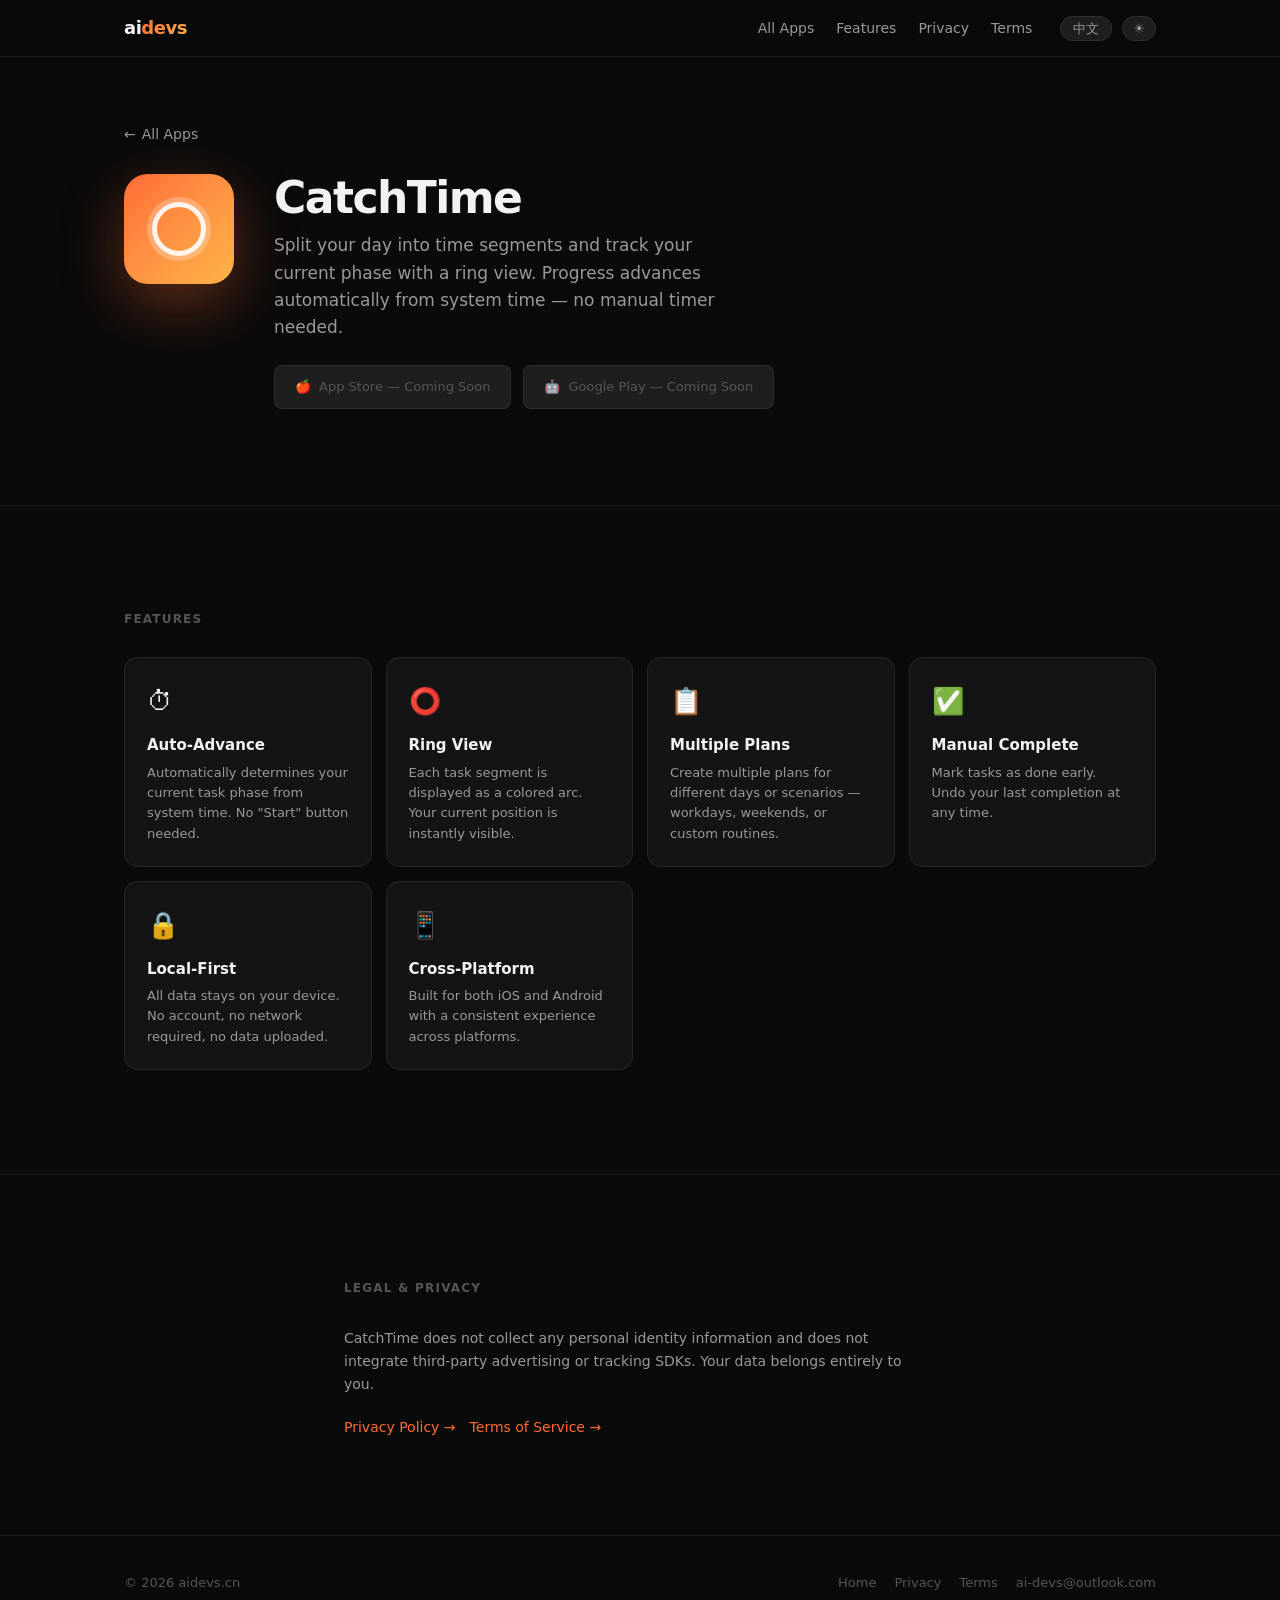
==== catchtime/index.html @ a6d9afc3 "Add CatchTime app page, privacy policy and terms of service" ====
<!DOCTYPE html>
<html lang="zh-CN">
<head>
  <meta charset="UTF-8" />
  <meta name="viewport" content="width=device-width, initial-scale=1.0" />
  <title>CatchTime · 时间环 — aidevs</title>
  <meta name="description" content="CatchTime — 时间分段计划工具。将一天分割成多个任务阶段，以环形视觉直观追踪进度。iOS & Android。" />
  <meta property="og:title" content="CatchTime · 时间环" />
  <meta property="og:description" content="Time-segment planner with ring view. No manual timer. iOS & Android." />
  <meta property="og:url" content="https://aidevs.cn/catchtime/" />
  <meta name="theme-color" content="#0a0a0a" />
  <link rel="icon" href="/img/catchtime-icon.png" type="image/png" />
  <link rel="stylesheet" href="/css/style.css" />
  <script>
    (function(){const t=localStorage.getItem('theme')||'dark';document.documentElement.setAttribute('data-theme',t);})();
  </script>
</head>
<body>

<nav>
  <div class="container nav-inner">
    <a class="nav-logo" href="/">ai<span class="logo-accent">devs</span></a>
    <ul class="nav-links">
      <li><a href="/#apps" class="lang-zh">全部应用</a><a href="/#apps" class="lang-en">All Apps</a></li>
      <li><a href="#features" class="lang-zh">功能</a><a href="#features" class="lang-en">Features</a></li>
      <li><a href="privacy.html" class="lang-zh">隐私政策</a><a href="privacy.html" class="lang-en">Privacy</a></li>
      <li><a href="terms.html" class="lang-zh">用户协议</a><a href="terms.html" class="lang-en">Terms</a></li>
    </ul>
    <div class="nav-actions">
      <button class="btn-lang" id="btnLang" aria-label="Toggle language">EN</button>
      <button class="btn-theme" id="btnTheme" aria-label="Toggle theme">☀</button>
    </div>
  </div>
</nav>

<section class="app-detail-hero">
  <div class="container">
    <a class="back-link" href="/">
      ← <span class="lang-zh">所有应用</span><span class="lang-en">All Apps</span>
    </a>
    <div class="app-detail-inner">
      <div class="app-detail-icon-placeholder" aria-hidden="true"></div>
      <div class="app-detail-text">
        <h1>CatchTime <span class="lang-zh" style="font-weight:400;color:var(--text-2);">· 时间环</span></h1>
        <p class="sub lang-zh">将一天分割成多个任务阶段，以环形视觉直观追踪当前所处阶段。无需手动计时，根据系统时间自动推进。</p>
        <p class="sub lang-en">Split your day into time segments and track your current phase with a ring view. Progress advances automatically from system time — no manual timer needed.</p>
        <div class="app-detail-actions">
          <a class="dl-badge dl-badge-soon" href="#" aria-disabled="true">
            <span>🍎</span>
            <span class="lang-zh">App Store 即将上线</span>
            <span class="lang-en">App Store — Coming Soon</span>
          </a>
          <a class="dl-badge dl-badge-soon" href="#" aria-disabled="true">
            <span>🤖</span>
            <span class="lang-zh">Google Play 即将上线</span>
            <span class="lang-en">Google Play — Coming Soon</span>
          </a>
        </div>
      </div>
    </div>
  </div>
</section>

<hr class="divider">

<section class="section" id="features">
  <div class="container">
    <div class="section-label lang-zh">核心功能</div>
    <div class="section-label lang-en">Features</div>
    <div class="features-grid">
      <div class="feature-card">
        <div class="feature-icon">⏱</div>
        <div class="feature-title lang-zh">自动推进</div>
        <div class="feature-title lang-en">Auto-Advance</div>
        <p class="feature-desc lang-zh">基于系统时间自动判断当前任务阶段，无需按下任何“开始”按鈗。</p>
        <p class="feature-desc lang-en">Automatically determines your current task phase from system time. No "Start" button needed.</p>
      </div>
      <div class="feature-card">
        <div class="feature-icon">⭕</div>
        <div class="feature-title lang-zh">环形视图</div>
        <div class="feature-title lang-en">Ring View</div>
        <p class="feature-desc lang-zh">每个任务分段以彩色弧段呼现，当前进度一目了然。</p>
        <p class="feature-desc lang-en">Each task segment is displayed as a colored arc. Your current position is instantly visible.</p>
      </div>
      <div class="feature-card">
        <div class="feature-icon">📋</div>
        <div class="feature-title lang-zh">多计划管理</div>
        <div class="feature-title lang-en">Multiple Plans</div>
        <p class="feature-desc lang-zh">创建多个计划，适配工作日、周末或不同场景的时间安排。</p>
        <p class="feature-desc lang-en">Create multiple plans for different days or scenarios — workdays, weekends, or custom routines.</p>
      </div>
      <div class="feature-card">
        <div class="feature-icon">✅</div>
        <div class="feature-title lang-zh">手动完成</div>
        <div class="feature-title lang-en">Manual Complete</div>
        <p class="feature-desc lang-zh">提前完成任务时可手动标记，支持撤销上一次完成操作。</p>
        <p class="feature-desc lang-en">Mark tasks as done early. Undo your last completion at any time.</p>
      </div>
      <div class="feature-card">
        <div class="feature-icon">🔒</div>
        <div class="feature-title lang-zh">本地优先</div>
        <div class="feature-title lang-en">Local-First</div>
        <p class="feature-desc lang-zh">所有数据存储在设备本地，无需网络，无账号，无数据上传。</p>
        <p class="feature-desc lang-en">All data stays on your device. No account, no network required, no data uploaded.</p>
      </div>
      <div class="feature-card">
        <div class="feature-icon">📱</div>
        <div class="feature-title lang-zh">跨平台</div>
        <div class="feature-title lang-en">Cross-Platform</div>
        <p class="feature-desc lang-zh">iOS 与 Android 双端同步开发，界面体验保持高度一致。</p>
        <p class="feature-desc lang-en">Built for both iOS and Android with a consistent experience across platforms.</p>
      </div>
    </div>
  </div>
</section>

<hr class="divider">

<section class="section">
  <div class="container" style="max-width:640px;">
    <div class="section-label lang-zh">法律与隐私</div>
    <div class="section-label lang-en">Legal & Privacy</div>
    <p style="font-size:14px;color:var(--text-2);margin-bottom:20px;" class="lang-zh">CatchTime 不收集任何个人身份信息，不集成第三方广告或追踪 SDK。你的数据完全属于你。</p>
    <p style="font-size:14px;color:var(--text-2);margin-bottom:20px;" class="lang-en">CatchTime does not collect any personal identity information and does not integrate third-party advertising or tracking SDKs. Your data belongs entirely to you.</p>
    <div style="display:flex;gap:14px;flex-wrap:wrap;">
      <a href="privacy.html" style="font-size:14px;" class="lang-zh">查看隐私政策 →</a>
      <a href="privacy.html" style="font-size:14px;" class="lang-en">Privacy Policy →</a>
      <a href="terms.html" style="font-size:14px;" class="lang-zh">查看用户协议 →</a>
      <a href="terms.html" style="font-size:14px;" class="lang-en">Terms of Service →</a>
    </div>
  </div>
</section>

<footer>
  <div class="container footer-inner">
    <span class="footer-copy">© 2026 aidevs.cn</span>
    <div class="footer-links">
      <a href="/" class="lang-zh">首页</a>
      <a href="/" class="lang-en">Home</a>
      <a href="privacy.html" class="lang-zh">隐私政策</a>
      <a href="privacy.html" class="lang-en">Privacy</a>
      <a href="terms.html" class="lang-zh">用户协议</a>
      <a href="terms.html" class="lang-en">Terms</a>
      <a href="mailto:ai-devs@outlook.com">ai-devs@outlook.com</a>
    </div>
  </div>
</footer>

<script src="/js/main.js"></script>
</body>
</html>
---- css/style.css ----
/* ── Reset ───────────────────────────────────────────────────────────────────── */
*, *::before, *::after { box-sizing: border-box; margin: 0; padding: 0; }

/* ── Design Tokens ─────────────────────────────────────────────────────────── */
:root {
  --bg:          #0a0a0a;
  --bg-card:     #141414;
  --bg-raised:   #1e1e1e;
  --border:      rgba(255, 255, 255, 0.07);
  --text:        #f2f2f2;
  --text-2:      #999;
  --text-3:      #555;
  --accent:      #ff6b35;
  --accent-alt:  #ffb347;
  --radius-sm:   8px;
  --radius:      14px;
  --radius-lg:   22px;
  --max-w:       1080px;
  color-scheme: dark;
}

[data-theme="light"] {
  --bg:          #f5f5f7;
  --bg-card:     #ffffff;
  --bg-raised:   #e8e8ed;
  --border:      rgba(0, 0, 0, 0.08);
  --text:        #1d1d1f;
  --text-2:      #6e6e73;
  --text-3:      #aeaeb2;
  color-scheme: light;
}

/* ── Base ─────────────────────────────────────────────────────────────────────── */
html { scroll-behavior: smooth; }

body {
  font-family: -apple-system, BlinkMacSystemFont, "Segoe UI", system-ui, sans-serif;
  background: var(--bg);
  color: var(--text);
  line-height: 1.65;
  min-height: 100vh;
  transition: background 0.2s ease, color 0.2s ease;
}

body.lang-en .lang-zh { display: none; }
body.lang-zh .lang-en { display: none; }

a { color: var(--accent); text-decoration: none; }
a:hover { text-decoration: underline; }

img { max-width: 100%; height: auto; display: block; }

.container {
  width: 100%;
  max-width: var(--max-w);
  margin: 0 auto;
  padding: 0 24px;
}

nav {
  position: sticky;
  top: 0;
  z-index: 100;
  background: color-mix(in srgb, var(--bg) 75%, transparent);
  backdrop-filter: saturate(180%) blur(20px);
  -webkit-backdrop-filter: saturate(180%) blur(20px);
  border-bottom: 1px solid var(--border);
}

.nav-inner {
  display: flex;
  align-items: center;
  height: 56px;
  gap: 28px;
}

.nav-logo {
  font-size: 18px;
  font-weight: 700;
  letter-spacing: -0.5px;
  color: var(--text);
  flex: 1;
  white-space: nowrap;
}

.nav-logo .logo-accent {
  background: linear-gradient(135deg, var(--accent), var(--accent-alt));
  -webkit-background-clip: text;
  -webkit-text-fill-color: transparent;
  background-clip: text;
}

.nav-links {
  display: flex;
  gap: 22px;
  list-style: none;
}

.nav-links a {
  font-size: 14px;
  color: var(--text-2);
  transition: color 0.2s;
}

.nav-links a:hover {
  color: var(--text);
  text-decoration: none;
}

.nav-actions {
  display: flex;
  gap: 10px;
  align-items: center;
}

.btn-lang, .btn-theme {
  background: var(--bg-raised);
  border: 1px solid var(--border);
  color: var(--text-2);
  font-size: 13px;
  padding: 5px 12px;
  border-radius: 20px;
  cursor: pointer;
  transition: all 0.2s;
  font-family: inherit;
  line-height: 1;
}

.btn-lang:hover, .btn-theme:hover {
  color: var(--text);
  border-color: var(--text-3);
}

.btn-theme { padding: 5px 10px; }

.hero {
  padding: 96px 0 72px;
  text-align: center;
  position: relative;
  overflow: hidden;
}

.hero::before {
  content: "";
  position: absolute;
  top: -160px;
  left: 50%;
  transform: translateX(-50%);
  width: 600px;
  height: 600px;
  border-radius: 50%;
  border: 1px solid color-mix(in srgb, var(--accent) 15%, transparent);
  pointer-events: none;
}

.hero::after {
  content: "";
  position: absolute;
  top: -100px;
  left: 50%;
  transform: translateX(-50%);
  width: 400px;
  height: 400px;
  border-radius: 50%;
  border: 1px solid color-mix(in srgb, var(--accent) 10%, transparent);
  pointer-events: none;
}

.hero-eyebrow {
  display: inline-block;
  font-size: 12px;
  letter-spacing: 0.1em;
  text-transform: uppercase;
  color: var(--accent);
  margin-bottom: 20px;
  padding: 5px 14px;
  background: color-mix(in srgb, var(--accent) 10%, transparent);
  border-radius: 20px;
  border: 1px solid color-mix(in srgb, var(--accent) 22%, transparent);
}

.hero h1 {
  font-size: clamp(34px, 6vw, 62px);
  font-weight: 700;
  line-height: 1.1;
  letter-spacing: -0.035em;
  margin-bottom: 20px;
}

.hero h1 em {
  font-style: normal;
  background: linear-gradient(135deg, var(--accent), var(--accent-alt));
  -webkit-background-clip: text;
  -webkit-text-fill-color: transparent;
  background-clip: text;
}

.hero-sub {
  font-size: 18px;
  color: var(--text-2);
  max-width: 500px;
  margin: 0 auto;
  line-height: 1.6;
}

.section { padding: 56px 0; }

.section-label {
  font-size: 12px;
  text-transform: uppercase;
  letter-spacing: 0.1em;
  color: var(--text-3);
  margin-bottom: 28px;
  font-weight: 600;
}

.apps-grid {
  display: grid;
  grid-template-columns: repeat(auto-fill, minmax(300px, 1fr));
  gap: 20px;
}

.app-card {
  background: var(--bg-card);
  border: 1px solid var(--border);
  border-radius: var(--radius-lg);
  padding: 28px;
  display: flex;
  flex-direction: column;
  gap: 16px;
  transition: transform 0.2s ease, box-shadow 0.2s ease, border-color 0.2s ease;
  color: inherit;
}

.app-card:hover {
  transform: translateY(-3px);
  box-shadow: 0 16px 48px rgba(0, 0, 0, 0.4);
  border-color: color-mix(in srgb, var(--accent) 35%, var(--border));
  text-decoration: none;
}

.app-card-header {
  display: flex;
  align-items: center;
  gap: 16px;
}

.app-icon {
  width: 64px;
  height: 64px;
  border-radius: 16px;
  object-fit: cover;
  flex-shrink: 0;
}

.app-icon-ring {
  width: 64px;
  height: 64px;
  border-radius: 16px;
  flex-shrink: 0;
  background: linear-gradient(135deg, #ff6b35 0%, #ff8c42 40%, #ffb347 100%);
  display: flex;
  align-items: center;
  justify-content: center;
  position: relative;
  overflow: hidden;
}

.app-icon-ring::after {
  content: "";
  width: 36px;
  height: 36px;
  border-radius: 50%;
  border: 4px solid rgba(255,255,255,0.9);
  box-shadow: 0 0 0 3px rgba(255,255,255,0.3);
}

.app-name { font-size: 18px; font-weight: 700; color: var(--text); }
.app-tagline { font-size: 13px; color: var(--text-2); margin-top: 2px; }
.app-desc { font-size: 14px; color: var(--text-2); line-height: 1.6; }

.app-footer {
  display: flex;
  align-items: center;
  gap: 10px;
  flex-wrap: wrap;
  margin-top: 4px;
}

.pill {
  display: inline-flex;
  align-items: center;
  gap: 5px;
  padding: 5px 12px;
  border-radius: 20px;
  font-size: 12px;
  border: 1px solid var(--border);
  background: var(--bg-raised);
  color: var(--text-2);
}

.app-detail-hero { padding: 64px 0 48px; }

.app-detail-inner {
  display: flex;
  gap: 40px;
  align-items: flex-start;
}

.app-detail-icon {
  width: 110px;
  height: 110px;
  border-radius: 24px;
  object-fit: cover;
  flex-shrink: 0;
  box-shadow: 0 20px 60px rgba(0, 0, 0, 0.45);
}

.app-detail-icon-placeholder {
  width: 110px;
  height: 110px;
  border-radius: 24px;
  flex-shrink: 0;
  background: linear-gradient(135deg, #ff6b35 0%, #ff8c42 40%, #ffb347 100%);
  display: flex;
  align-items: center;
  justify-content: center;
  box-shadow: 0 20px 60px rgba(255, 107, 53, 0.35);
  position: relative;
  overflow: hidden;
}

.app-detail-icon-placeholder::after {
  content: "";
  width: 54px;
  height: 54px;
  border-radius: 50%;
  border: 5px solid rgba(255,255,255,0.9);
  box-shadow: 0 0 0 5px rgba(255,255,255,0.25);
}

.app-detail-text h1 {
  font-size: clamp(28px, 5vw, 44px);
  font-weight: 700;
  letter-spacing: -0.035em;
  line-height: 1.1;
}

.app-detail-text .sub {
  font-size: 17px;
  color: var(--text-2);
  margin-top: 10px;
  max-width: 480px;
  line-height: 1.6;
}

.app-detail-actions {
  margin-top: 24px;
  display: flex;
  gap: 12px;
  flex-wrap: wrap;
}

.dl-badge {
  display: inline-flex;
  align-items: center;
  gap: 8px;
  padding: 10px 20px;
  border-radius: var(--radius-sm);
  font-size: 14px;
  font-weight: 600;
  transition: opacity 0.2s, transform 0.15s;
  text-decoration: none !important;
}

.dl-badge:hover { opacity: 0.85; transform: translateY(-1px); }

.dl-badge-ios { background: #000; color: #fff; border: 1px solid #333; }
[data-theme="light"] .dl-badge-ios { background: #1d1d1f; border-color: #1d1d1f; }
.dl-badge-android { background: #1a73e8; color: #fff; }
.dl-badge-soon {
  background: var(--bg-raised);
  color: var(--text-3);
  border: 1px solid var(--border);
  font-weight: 400;
  font-size: 13px;
  cursor: default;
}
.dl-badge-soon:hover { opacity: 1; transform: none; }

.features-grid {
  display: grid;
  grid-template-columns: repeat(auto-fill, minmax(240px, 1fr));
  gap: 14px;
  margin-top: 28px;
}

.feature-card {
  background: var(--bg-card);
  border: 1px solid var(--border);
  border-radius: var(--radius);
  padding: 22px;
}

.feature-icon { font-size: 26px; margin-bottom: 10px; }
.feature-title { font-size: 15px; font-weight: 600; margin-bottom: 5px; }
.feature-desc { font-size: 13px; color: var(--text-2); line-height: 1.55; }

.policy-wrap {
  max-width: 720px;
  margin: 0 auto;
  padding: 48px 24px 80px;
}

.policy-wrap h1 {
  font-size: 32px;
  font-weight: 700;
  letter-spacing: -0.03em;
  margin-bottom: 6px;
}

.policy-meta {
  font-size: 13px;
  color: var(--text-3);
  margin-bottom: 48px;
  display: flex;
  gap: 16px;
  flex-wrap: wrap;
}

.policy-meta a { color: var(--text-3); }
.policy-meta a:hover { color: var(--text-2); }

.policy-toc {
  background: var(--bg-card);
  border: 1px solid var(--border);
  border-radius: var(--radius);
  padding: 20px 24px;
  margin-bottom: 40px;
}

.policy-toc h2 {
  font-size: 13px;
  text-transform: uppercase;
  letter-spacing: 0.08em;
  color: var(--text-3);
  margin-bottom: 12px;
}

.policy-toc ol {
  padding-left: 18px;
  display: flex;
  flex-direction: column;
  gap: 6px;
}

.policy-toc li a { font-size: 14px; color: var(--text-2); transition: color 0.2s; }
.policy-toc li a:hover { color: var(--accent); text-decoration: none; }

.policy-section { margin-bottom: 44px; }

.policy-section h2 {
  font-size: 20px;
  font-weight: 700;
  margin-bottom: 18px;
  padding-bottom: 12px;
  border-bottom: 1px solid var(--border);
  scroll-margin-top: 72px;
}

.policy-item { margin-bottom: 22px; }

.policy-item h3 {
  font-size: 14px;
  font-weight: 600;
  color: var(--text);
  margin-bottom: 7px;
}

.policy-item p {
  font-size: 14px;
  color: var(--text-2);
  line-height: 1.7;
  white-space: pre-line;
}

.back-link {
  display: inline-flex;
  align-items: center;
  gap: 6px;
  font-size: 14px;
  color: var(--text-2);
  margin-bottom: 28px;
  transition: color 0.2s;
}
.back-link:hover { color: var(--text); text-decoration: none; }

footer {
  border-top: 1px solid var(--border);
  padding: 36px 0;
  margin-top: 40px;
}

.footer-inner {
  display: flex;
  justify-content: space-between;
  align-items: center;
  flex-wrap: wrap;
  gap: 16px;
}

.footer-copy { font-size: 13px; color: var(--text-3); }

.footer-links { display: flex; gap: 18px; flex-wrap: wrap; }

.footer-links a {
  font-size: 13px;
  color: var(--text-3);
  transition: color 0.2s;
}
.footer-links a:hover { color: var(--text-2); text-decoration: none; }

hr.divider {
  border: none;
  border-top: 1px solid var(--border);
  margin: 48px 0;
}

@media (max-width: 640px) {
  .nav-links { display: none; }
  .app-detail-inner { flex-direction: column; gap: 24px; }
  .app-detail-icon,
  .app-detail-icon-placeholder { width: 80px; height: 80px; border-radius: 18px; }
  .app-detail-icon-placeholder::after { width: 38px; height: 38px; border-width: 4px; }
  .footer-inner { flex-direction: column; text-align: center; }
  .footer-links { justify-content: center; }
  .hero { padding: 64px 0 48px; }
  .hero::before, .hero::after { display: none; }
}
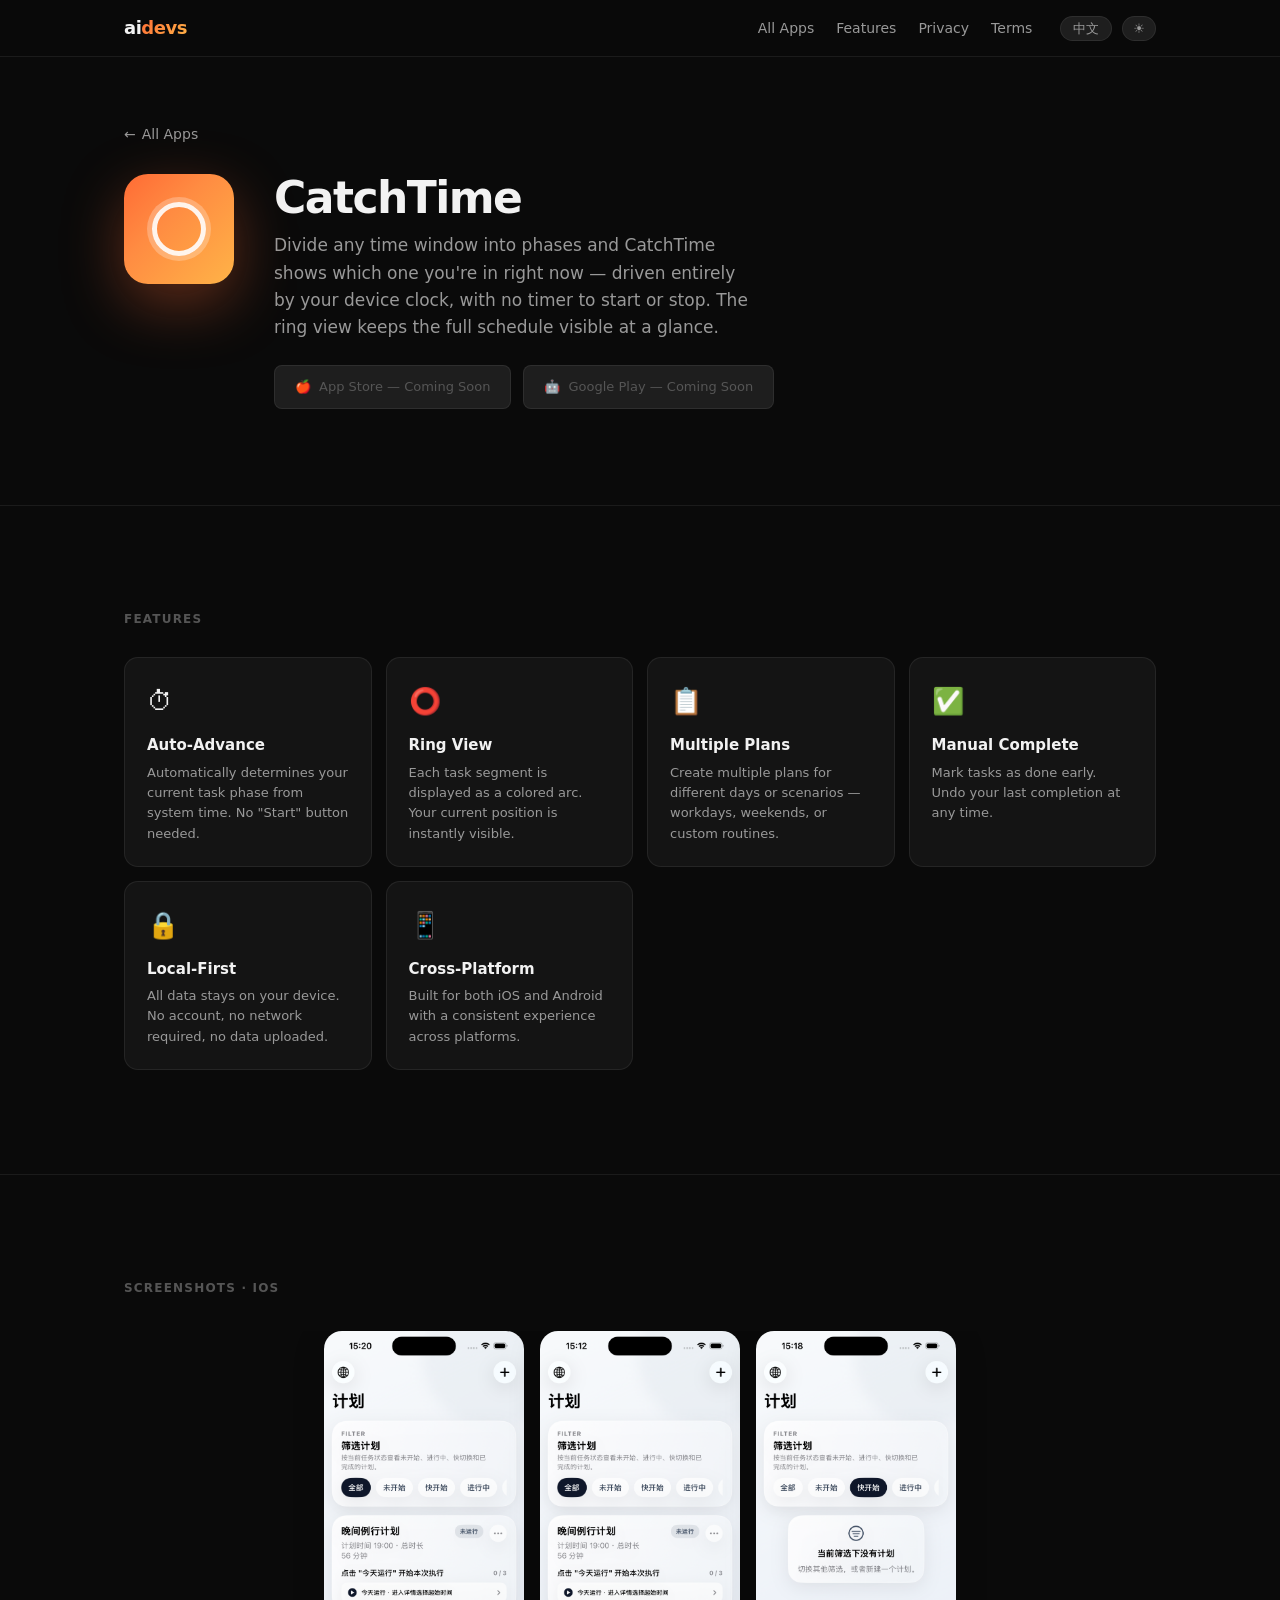
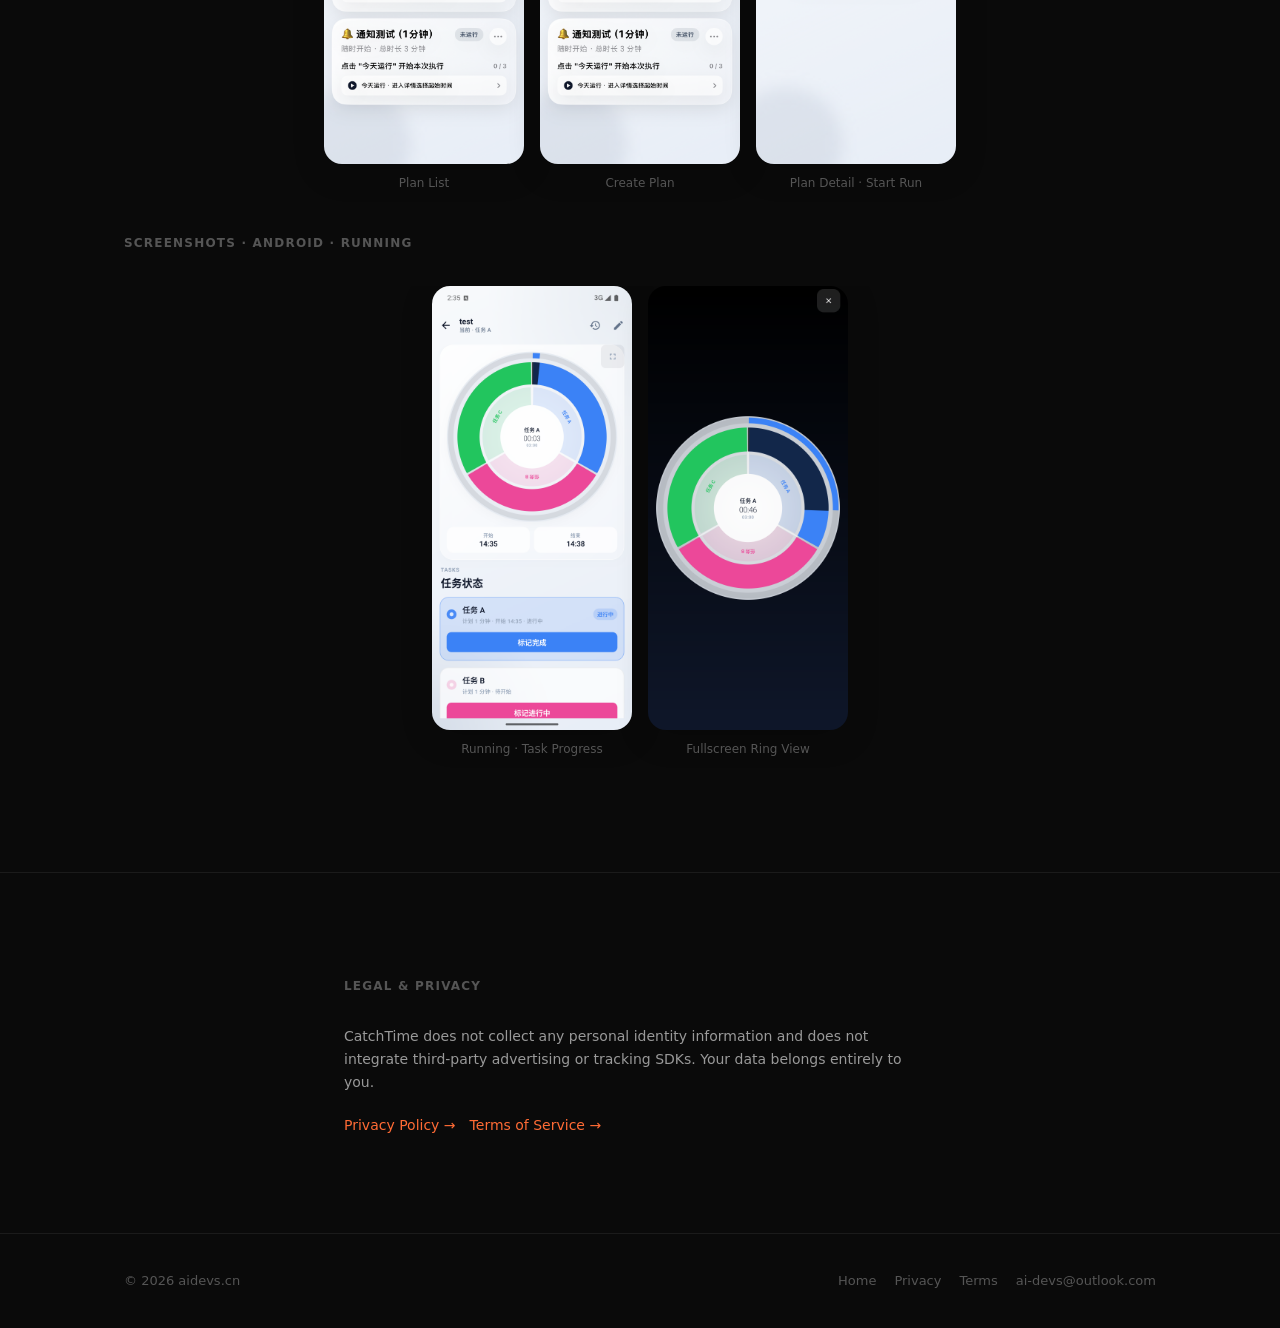
==== commit bea33fc6: "Add app screenshots, update logo, improve app description - Replace website logo with actual app ico" ====
--- a/catchtime/index.html
+++ b/catchtime/index.html
@@ -4,7 +4,7 @@
   <meta charset="UTF-8" />
   <meta name="viewport" content="width=device-width, initial-scale=1.0" />
   <title>CatchTime · 时间环 — aidevs</title>
-  <meta name="description" content="CatchTime — 时间分段计划工具。将一天分割成多个任务阶段，以环形视觉直观追踪进度。iOS & Android。" />
+  <meta name="description" content="CatchTime — 将任意时段划分为阶段计划，依据设备时钟自动标记当前所处阶段，无需启动计时器。环形视图直观呈现整体进度与当前位置。iOS & Android。" />
   <meta property="og:title" content="CatchTime · 时间环" />
   <meta property="og:description" content="Time-segment planner with ring view. No manual timer. iOS & Android." />
   <meta property="og:url" content="https://aidevs.cn/catchtime/" />
@@ -42,8 +42,8 @@
       <div class="app-detail-icon-placeholder" aria-hidden="true"></div>
       <div class="app-detail-text">
         <h1>CatchTime <span class="lang-zh" style="font-weight:400;color:var(--text-2);">· 时间环</span></h1>
-        <p class="sub lang-zh">将一天分割成多个任务阶段，以环形视觉直观追踪当前所处阶段。无需手动计时，根据系统时间自动推进。</p>
-        <p class="sub lang-en">Split your day into time segments and track your current phase with a ring view. Progress advances automatically from system time — no manual timer needed.</p>
+        <p class="sub lang-zh">把一段时间划分成若干阶段，CatchTime 依据当前时钟自动告诉你现在处于哪个阶段——无需启动计时器，无需手动切换。环形视图让你随时看清整体节奏与当前位置。</p>
+        <p class="sub lang-en">Divide any time window into phases and CatchTime shows which one you're in right now — driven entirely by your device clock, with no timer to start or stop. The ring view keeps the full schedule visible at a glance.</p>
         <div class="app-detail-actions">
           <a class="dl-badge dl-badge-soon" href="#" aria-disabled="true">
             <span>🍎</span>
@@ -116,6 +116,50 @@
 
 <hr class="divider">
 
+<section class="section" id="screenshots">
+  <div class="container">
+    <div class="section-label lang-zh">截图预览 · iOS</div>
+    <div class="section-label lang-en">Screenshots · iOS</div>
+    <div class="screenshots-row">
+      <div class="screenshot-item">
+        <img class="lang-zh" src="../img/ios_zh_1_planlist.png" alt="计划列表" loading="lazy" />
+        <img class="lang-en" src="../img/ios_en_1_planlist.png" alt="Plan list" loading="lazy" />
+        <span class="screenshot-caption lang-zh">计划列表</span>
+        <span class="screenshot-caption lang-en">Plan List</span>
+      </div>
+      <div class="screenshot-item">
+        <img class="lang-zh" src="../img/ios_zh_2_newplan.png" alt="新建计划" loading="lazy" />
+        <img class="lang-en" src="../img/ios_en_2_newplan.png" alt="New plan" loading="lazy" />
+        <span class="screenshot-caption lang-zh">新建计划</span>
+        <span class="screenshot-caption lang-en">Create Plan</span>
+      </div>
+      <div class="screenshot-item">
+        <img class="lang-zh" src="../img/ios_zh_3_plandetail_idle.png" alt="计划详情" loading="lazy" />
+        <img class="lang-en" src="../img/ios_en_3_plandetail_idle.png" alt="Plan detail" loading="lazy" />
+        <span class="screenshot-caption lang-zh">计划详情 · 开始运行</span>
+        <span class="screenshot-caption lang-en">Plan Detail · Start Run</span>
+      </div>
+    </div>
+
+    <div class="section-label lang-zh" style="margin-top:32px;">截图预览 · Android · 运行中</div>
+    <div class="section-label lang-en" style="margin-top:32px;">Screenshots · Android · Running</div>
+    <div class="screenshots-row">
+      <div class="screenshot-item">
+        <img src="../img/screenshot_detail.png" alt="Ring detail running" loading="lazy" />
+        <span class="screenshot-caption lang-zh">运行详情 · 任务进度</span>
+        <span class="screenshot-caption lang-en">Running · Task Progress</span>
+      </div>
+      <div class="screenshot-item">
+        <img src="../img/screenshot_ring.png" alt="Fullscreen ring" loading="lazy" />
+        <span class="screenshot-caption lang-zh">全屏环形视图</span>
+        <span class="screenshot-caption lang-en">Fullscreen Ring View</span>
+      </div>
+    </div>
+  </div>
+</section>
+
+<hr class="divider">
+
 <section class="section">
   <div class="container" style="max-width:640px;">
     <div class="section-label lang-zh">法律与隐私</div>
--- a/css/style.css
+++ b/css/style.css
@@ -406,6 +406,42 @@
 .feature-title { font-size: 15px; font-weight: 600; margin-bottom: 5px; }
 .feature-desc { font-size: 13px; color: var(--text-2); line-height: 1.55; }
 
+/* Screenshots gallery */
+.screenshots-row {
+  display: flex;
+  gap: 16px;
+  justify-content: center;
+  margin-top: 32px;
+  overflow-x: auto;
+  padding-bottom: 8px;
+}
+
+.screenshot-item {
+  flex: 0 0 auto;
+  display: flex;
+  flex-direction: column;
+  align-items: center;
+  gap: 10px;
+}
+
+.screenshot-item img {
+  width: 200px;
+  border-radius: 18px;
+  box-shadow: 0 8px 32px rgba(0,0,0,0.18);
+  display: block;
+}
+
+.screenshot-caption {
+  font-size: 12px;
+  color: var(--text-3);
+  text-align: center;
+}
+
+@media (max-width: 600px) {
+  .screenshot-item img { width: 150px; }
+  .screenshots-row { gap: 10px; }
+}
+
 .policy-wrap {
   max-width: 720px;
   margin: 0 auto;
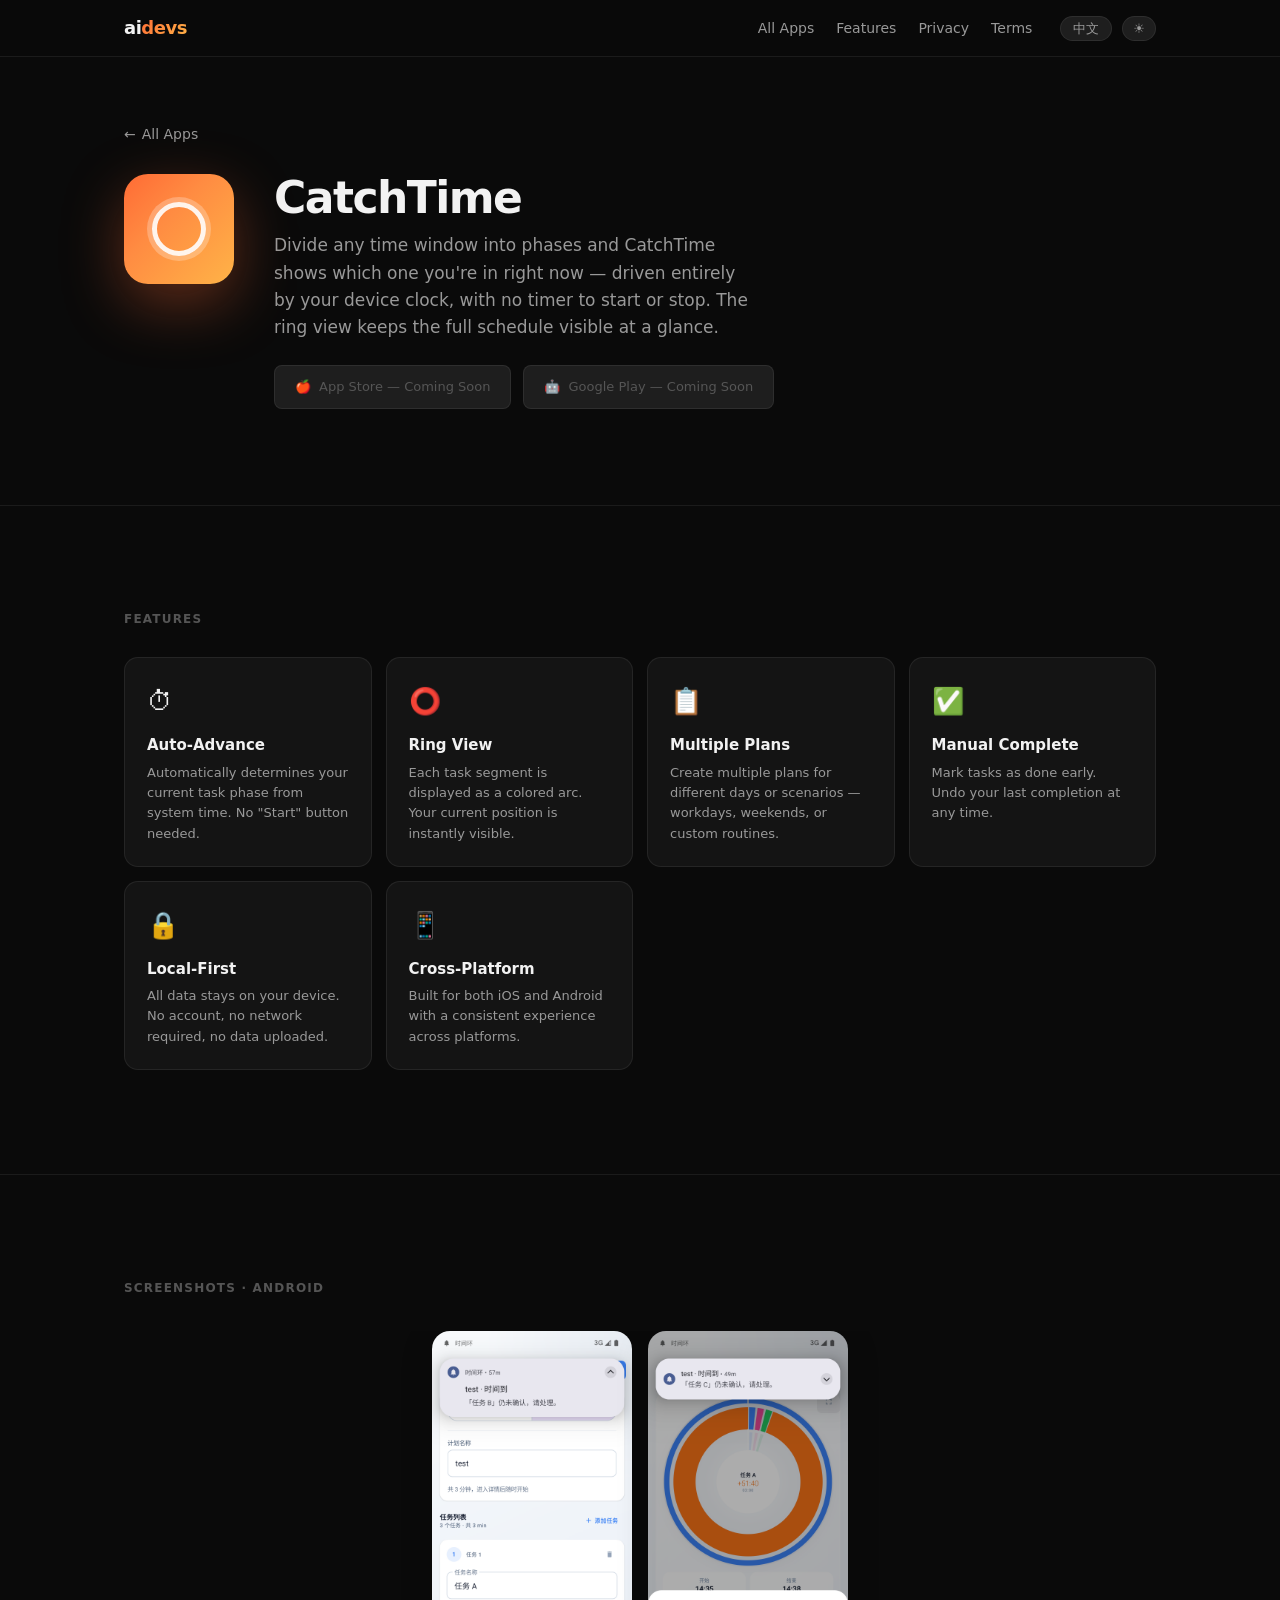
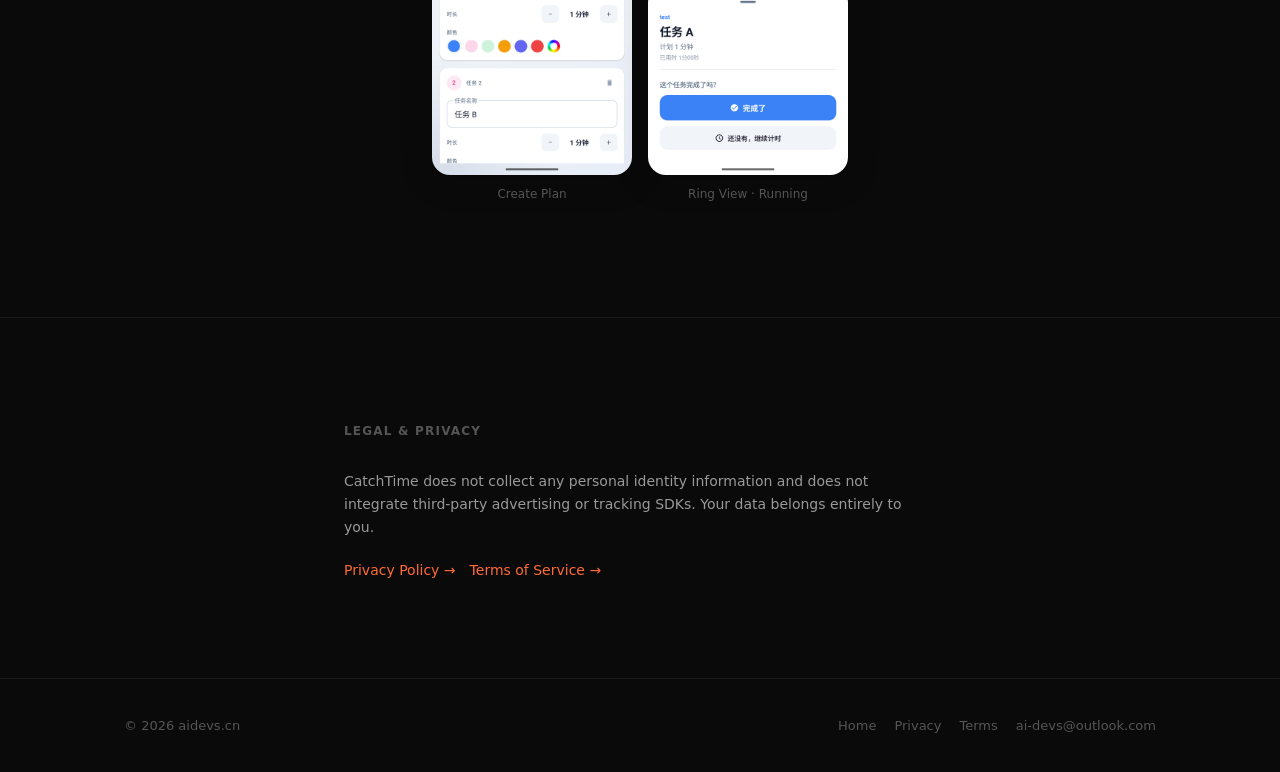
==== commit fb9c90fa: "Replace iOS screenshots with Android screenshots - Remove all iOS screenshots (6 files) - Add Androi" ====
--- a/catchtime/index.html
+++ b/catchtime/index.html
@@ -118,41 +118,18 @@
 
 <section class="section" id="screenshots">
   <div class="container">
-    <div class="section-label lang-zh">截图预览 · iOS</div>
-    <div class="section-label lang-en">Screenshots · iOS</div>
+    <div class="section-label lang-zh">截图预览 · Android</div>
+    <div class="section-label lang-en">Screenshots · Android</div>
     <div class="screenshots-row">
       <div class="screenshot-item">
-        <img class="lang-zh" src="../img/ios_zh_1_planlist.png" alt="计划列表" loading="lazy" />
-        <img class="lang-en" src="../img/ios_en_1_planlist.png" alt="Plan list" loading="lazy" />
-        <span class="screenshot-caption lang-zh">计划列表</span>
-        <span class="screenshot-caption lang-en">Plan List</span>
-      </div>
-      <div class="screenshot-item">
-        <img class="lang-zh" src="../img/ios_zh_2_newplan.png" alt="新建计划" loading="lazy" />
-        <img class="lang-en" src="../img/ios_en_2_newplan.png" alt="New plan" loading="lazy" />
+        <img src="../img/screenshot_newplan.png" alt="新建计划" loading="lazy" />
         <span class="screenshot-caption lang-zh">新建计划</span>
         <span class="screenshot-caption lang-en">Create Plan</span>
       </div>
       <div class="screenshot-item">
-        <img class="lang-zh" src="../img/ios_zh_3_plandetail_idle.png" alt="计划详情" loading="lazy" />
-        <img class="lang-en" src="../img/ios_en_3_plandetail_idle.png" alt="Plan detail" loading="lazy" />
-        <span class="screenshot-caption lang-zh">计划详情 · 开始运行</span>
-        <span class="screenshot-caption lang-en">Plan Detail · Start Run</span>
-      </div>
-    </div>
-
-    <div class="section-label lang-zh" style="margin-top:32px;">截图预览 · Android · 运行中</div>
-    <div class="section-label lang-en" style="margin-top:32px;">Screenshots · Android · Running</div>
-    <div class="screenshots-row">
-      <div class="screenshot-item">
-        <img src="../img/screenshot_detail.png" alt="Ring detail running" loading="lazy" />
-        <span class="screenshot-caption lang-zh">运行详情 · 任务进度</span>
-        <span class="screenshot-caption lang-en">Running · Task Progress</span>
-      </div>
-      <div class="screenshot-item">
-        <img src="../img/screenshot_ring.png" alt="Fullscreen ring" loading="lazy" />
-        <span class="screenshot-caption lang-zh">全屏环形视图</span>
-        <span class="screenshot-caption lang-en">Fullscreen Ring View</span>
+        <img src="../img/screenshot_ring.png" alt="环形视图" loading="lazy" />
+        <span class="screenshot-caption lang-zh">环形视图 · 运行中</span>
+        <span class="screenshot-caption lang-en">Ring View · Running</span>
       </div>
     </div>
   </div>
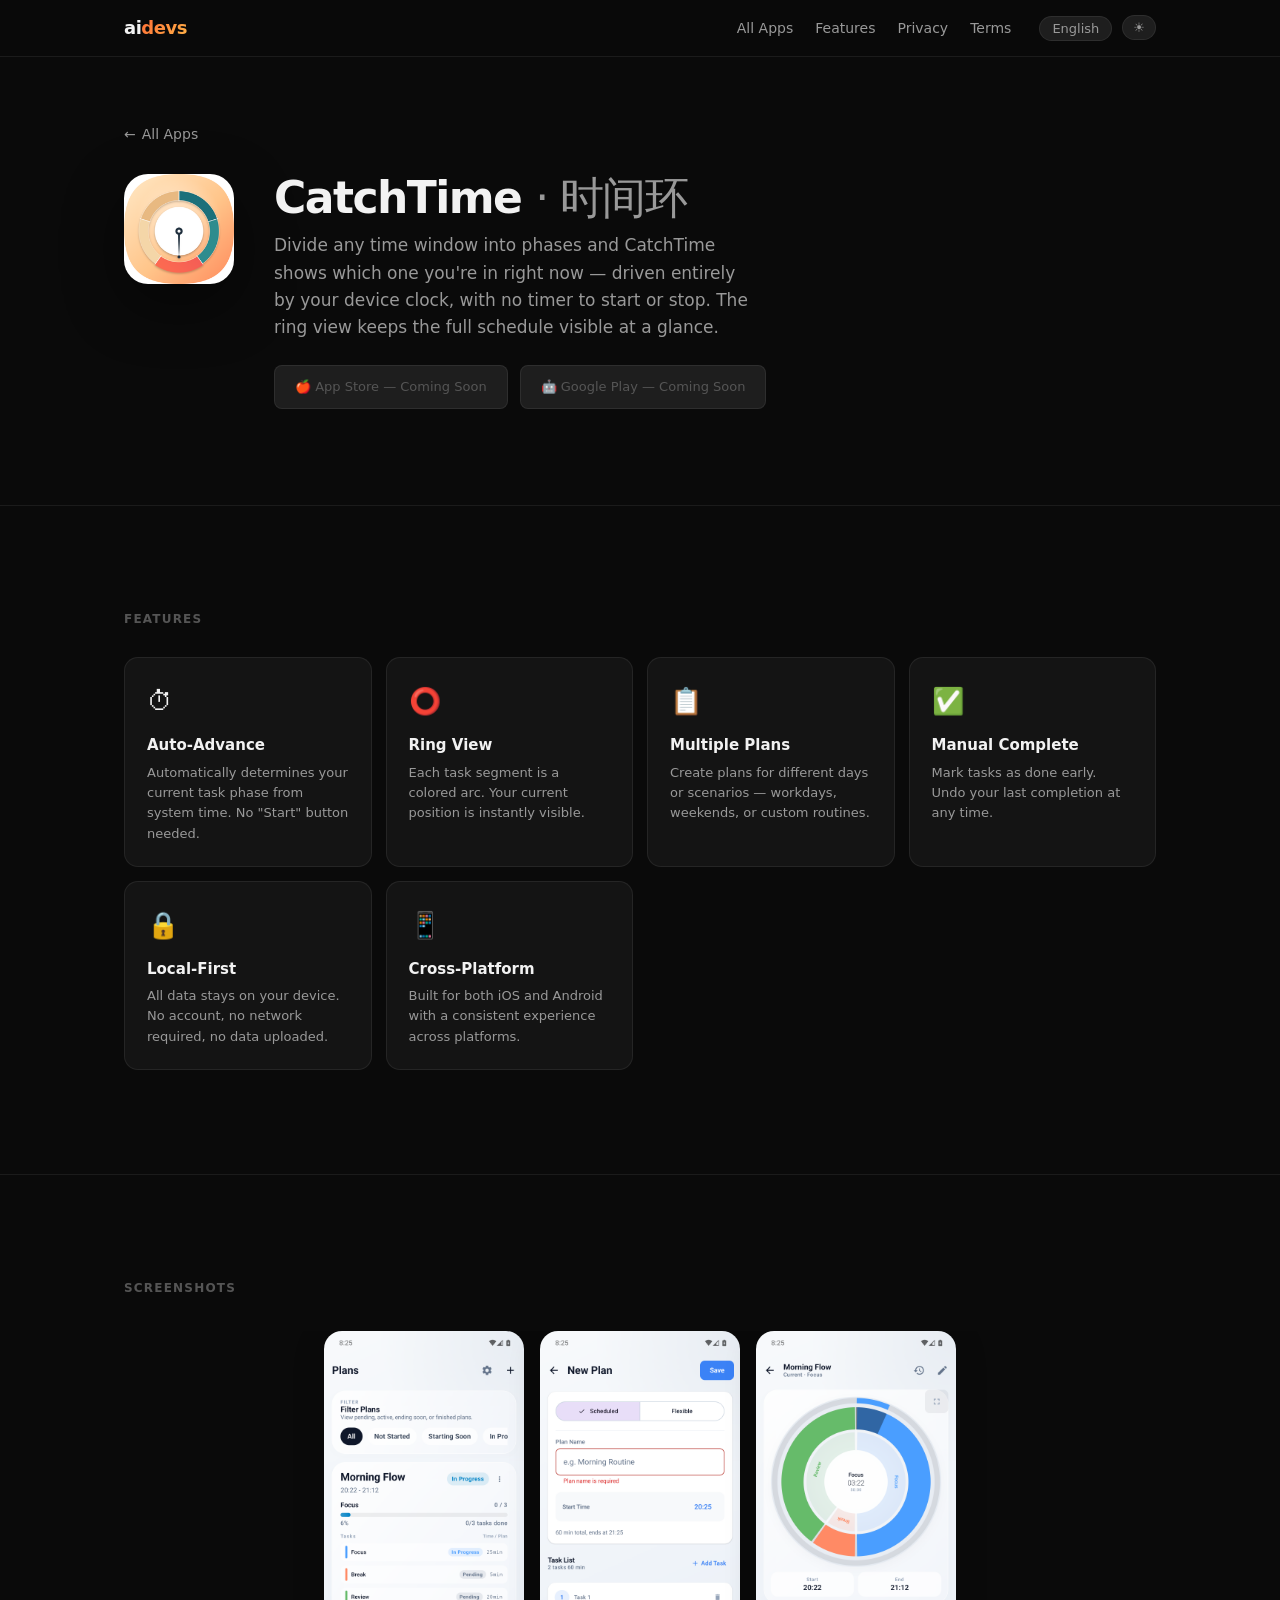
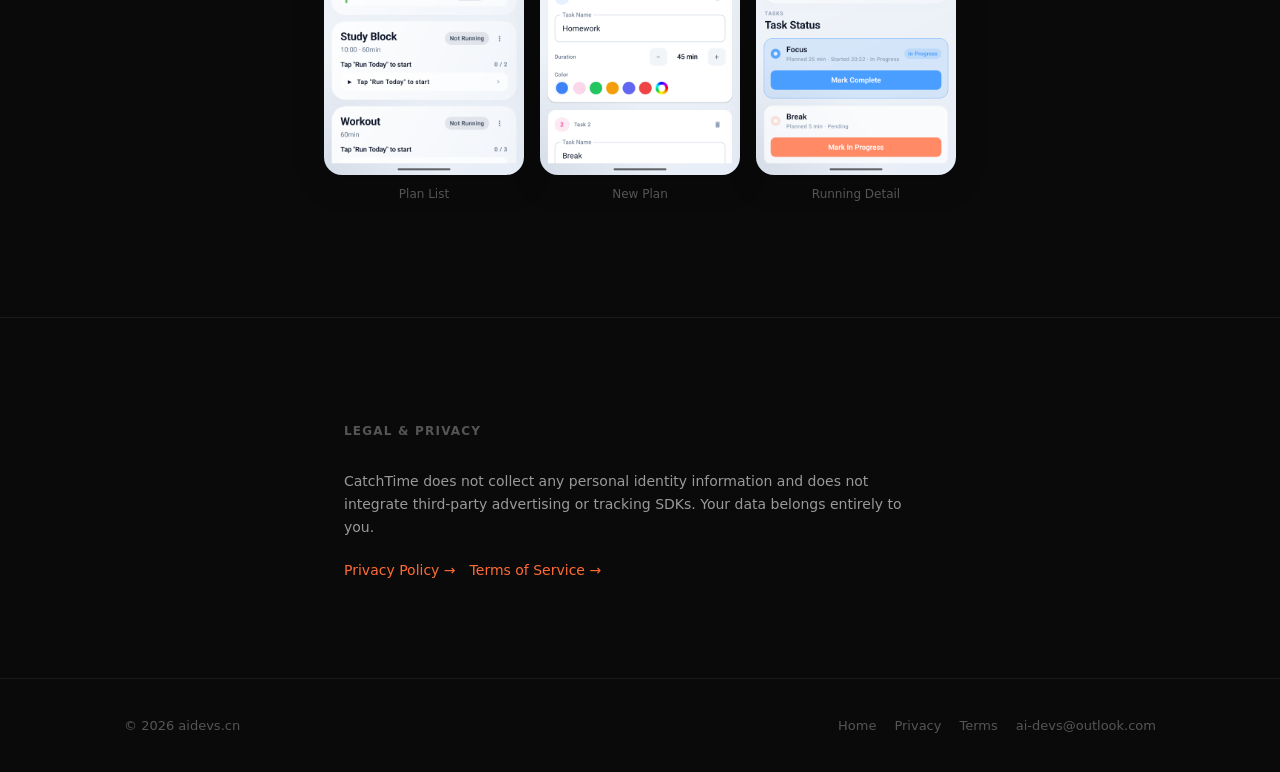
==== commit 62ef76ab: "updates" ====
--- a/catchtime/index.html
+++ b/catchtime/index.html
@@ -4,16 +4,14 @@
   <meta charset="UTF-8" />
   <meta name="viewport" content="width=device-width, initial-scale=1.0" />
   <title>CatchTime · 时间环 — aidevs</title>
-  <meta name="description" content="CatchTime — 将任意时段划分为阶段计划，依据设备时钟自动标记当前所处阶段，无需启动计时器。环形视图直观呈现整体进度与当前位置。iOS & Android。" />
+  <meta name="description" content="CatchTime — 将任意时段划分为阶段计划，依据设备时钟自动标记当前所处阶段，无需启动计时器。iOS & Android。" />
   <meta property="og:title" content="CatchTime · 时间环" />
-  <meta property="og:description" content="Time-segment planner with ring view. No manual timer. iOS & Android." />
+  <meta property="og:image" content="/img/catchtime-icon.png" />
   <meta property="og:url" content="https://aidevs.cn/catchtime/" />
   <meta name="theme-color" content="#0a0a0a" />
   <link rel="icon" href="/img/catchtime-icon.png" type="image/png" />
   <link rel="stylesheet" href="/css/style.css" />
-  <script>
-    (function(){const t=localStorage.getItem('theme')||'dark';document.documentElement.setAttribute('data-theme',t);})();
-  </script>
+  <script>(function(){const t=localStorage.getItem('theme')||'dark';document.documentElement.setAttribute('data-theme',t);})();</script>
 </head>
 <body>
 
@@ -21,13 +19,26 @@
   <div class="container nav-inner">
     <a class="nav-logo" href="/">ai<span class="logo-accent">devs</span></a>
     <ul class="nav-links">
-      <li><a href="/#apps" class="lang-zh">全部应用</a><a href="/#apps" class="lang-en">All Apps</a></li>
-      <li><a href="#features" class="lang-zh">功能</a><a href="#features" class="lang-en">Features</a></li>
-      <li><a href="privacy.html" class="lang-zh">隐私政策</a><a href="privacy.html" class="lang-en">Privacy</a></li>
-      <li><a href="terms.html" class="lang-zh">用户协议</a><a href="terms.html" class="lang-en">Terms</a></li>
+      <li><a href="/#apps" data-i18n="nav_apps">全部应用</a></li>
+      <li><a href="#features" data-i18n="nav_features">功能</a></li>
+      <li><a href="privacy.html" data-i18n="nav_privacy">隐私政策</a></li>
+      <li><a href="terms.html" data-i18n="nav_terms">用户协议</a></li>
     </ul>
     <div class="nav-actions">
-      <button class="btn-lang" id="btnLang" aria-label="Toggle language">EN</button>
+      <div class="lang-selector">
+        <button class="btn-lang" id="btnLang" aria-label="切换语言">简体中文</button>
+        <div class="lang-dropdown" id="langDropdown">
+          <button data-lang="zh-CN">简体中文</button>
+          <button data-lang="zh-TW">繁體中文</button>
+          <button data-lang="en">English</button>
+          <button data-lang="ja">日本語</button>
+          <button data-lang="ko">한국어</button>
+          <button data-lang="fr">Français</button>
+          <button data-lang="de">Deutsch</button>
+          <button data-lang="es">Español</button>
+          <button data-lang="pt-BR">Português</button>
+        </div>
+      </div>
       <button class="btn-theme" id="btnTheme" aria-label="Toggle theme">☀</button>
     </div>
   </div>
@@ -35,25 +46,18 @@
 
 <section class="app-detail-hero">
   <div class="container">
-    <a class="back-link" href="/">
-      ← <span class="lang-zh">所有应用</span><span class="lang-en">All Apps</span>
-    </a>
+    <a class="back-link" href="/">← <span data-i18n="back_all">所有应用</span></a>
     <div class="app-detail-inner">
-      <div class="app-detail-icon-placeholder" aria-hidden="true"></div>
+      <img src="/img/catchtime-icon.png" alt="CatchTime" class="app-detail-icon" />
       <div class="app-detail-text">
-        <h1>CatchTime <span class="lang-zh" style="font-weight:400;color:var(--text-2);">· 时间环</span></h1>
-        <p class="sub lang-zh">把一段时间划分成若干阶段，CatchTime 依据当前时钟自动告诉你现在处于哪个阶段——无需启动计时器，无需手动切换。环形视图让你随时看清整体节奏与当前位置。</p>
-        <p class="sub lang-en">Divide any time window into phases and CatchTime shows which one you're in right now — driven entirely by your device clock, with no timer to start or stop. The ring view keeps the full schedule visible at a glance.</p>
+        <h1>CatchTime <span style="font-weight:400;color:var(--text-2);">· 时间环</span></h1>
+        <p class="sub" data-i18n="hero_desc">把一段时间划分成若干阶段，CatchTime 依据当前时钟自动告诉你现在处于哪个阶段——无需启动计时器，无需手动切换。环形视图让你随时看清整体节奏与当前位置。</p>
         <div class="app-detail-actions">
           <a class="dl-badge dl-badge-soon" href="#" aria-disabled="true">
-            <span>🍎</span>
-            <span class="lang-zh">App Store 即将上线</span>
-            <span class="lang-en">App Store — Coming Soon</span>
+            <span data-i18n="badge_ios">🍎  App Store 即将上线</span>
           </a>
           <a class="dl-badge dl-badge-soon" href="#" aria-disabled="true">
-            <span>🤖</span>
-            <span class="lang-zh">Google Play 即将上线</span>
-            <span class="lang-en">Google Play — Coming Soon</span>
+            <span data-i18n="badge_droid">🤖  Google Play 即将上线</span>
           </a>
         </div>
       </div>
@@ -65,50 +69,37 @@
 
 <section class="section" id="features">
   <div class="container">
-    <div class="section-label lang-zh">核心功能</div>
-    <div class="section-label lang-en">Features</div>
+    <div class="section-label" data-i18n="feat_label">核心功能</div>
     <div class="features-grid">
       <div class="feature-card">
         <div class="feature-icon">⏱</div>
-        <div class="feature-title lang-zh">自动推进</div>
-        <div class="feature-title lang-en">Auto-Advance</div>
-        <p class="feature-desc lang-zh">基于系统时间自动判断当前任务阶段，无需按下任何“开始”按鈗。</p>
-        <p class="feature-desc lang-en">Automatically determines your current task phase from system time. No "Start" button needed.</p>
+        <div class="feature-title" data-i18n="feat1_title">自动推进</div>
+        <p class="feature-desc" data-i18n="feat1_desc">基于系统时间自动判断当前任务阶段，无需按下任何"开始"按钮。</p>
       </div>
       <div class="feature-card">
         <div class="feature-icon">⭕</div>
-        <div class="feature-title lang-zh">环形视图</div>
-        <div class="feature-title lang-en">Ring View</div>
-        <p class="feature-desc lang-zh">每个任务分段以彩色弧段呼现，当前进度一目了然。</p>
-        <p class="feature-desc lang-en">Each task segment is displayed as a colored arc. Your current position is instantly visible.</p>
+        <div class="feature-title" data-i18n="feat2_title">环形视图</div>
+        <p class="feature-desc" data-i18n="feat2_desc">每个任务分段以彩色弧段呈现，当前进度一目了然。</p>
       </div>
       <div class="feature-card">
         <div class="feature-icon">📋</div>
-        <div class="feature-title lang-zh">多计划管理</div>
-        <div class="feature-title lang-en">Multiple Plans</div>
-        <p class="feature-desc lang-zh">创建多个计划，适配工作日、周末或不同场景的时间安排。</p>
-        <p class="feature-desc lang-en">Create multiple plans for different days or scenarios — workdays, weekends, or custom routines.</p>
+        <div class="feature-title" data-i18n="feat3_title">多计划管理</div>
+        <p class="feature-desc" data-i18n="feat3_desc">创建多个计划，适配工作日、周末或不同场景的时间安排。</p>
       </div>
       <div class="feature-card">
         <div class="feature-icon">✅</div>
-        <div class="feature-title lang-zh">手动完成</div>
-        <div class="feature-title lang-en">Manual Complete</div>
-        <p class="feature-desc lang-zh">提前完成任务时可手动标记，支持撤销上一次完成操作。</p>
-        <p class="feature-desc lang-en">Mark tasks as done early. Undo your last completion at any time.</p>
+        <div class="feature-title" data-i18n="feat4_title">手动完成</div>
+        <p class="feature-desc" data-i18n="feat4_desc">提前完成任务时可手动标记，支持撤销上一次完成操作。</p>
       </div>
       <div class="feature-card">
         <div class="feature-icon">🔒</div>
-        <div class="feature-title lang-zh">本地优先</div>
-        <div class="feature-title lang-en">Local-First</div>
-        <p class="feature-desc lang-zh">所有数据存储在设备本地，无需网络，无账号，无数据上传。</p>
-        <p class="feature-desc lang-en">All data stays on your device. No account, no network required, no data uploaded.</p>
+        <div class="feature-title" data-i18n="feat5_title">本地优先</div>
+        <p class="feature-desc" data-i18n="feat5_desc">所有数据存储在设备本地，无需网络，无账号，无数据上传。</p>
       </div>
       <div class="feature-card">
         <div class="feature-icon">📱</div>
-        <div class="feature-title lang-zh">跨平台</div>
-        <div class="feature-title lang-en">Cross-Platform</div>
-        <p class="feature-desc lang-zh">iOS 与 Android 双端同步开发，界面体验保持高度一致。</p>
-        <p class="feature-desc lang-en">Built for both iOS and Android with a consistent experience across platforms.</p>
+        <div class="feature-title" data-i18n="feat6_title">跨平台</div>
+        <p class="feature-desc" data-i18n="feat6_desc">iOS 与 Android 双端同步开发，界面体验保持高度一致。</p>
       </div>
     </div>
   </div>
@@ -118,18 +109,19 @@
 
 <section class="section" id="screenshots">
   <div class="container">
-    <div class="section-label lang-zh">截图预览 · Android</div>
-    <div class="section-label lang-en">Screenshots · Android</div>
+    <div class="section-label" data-i18n="ss_label">截图预览</div>
     <div class="screenshots-row">
       <div class="screenshot-item">
-        <img src="../img/screenshot_newplan.png" alt="新建计划" loading="lazy" />
-        <span class="screenshot-caption lang-zh">新建计划</span>
-        <span class="screenshot-caption lang-en">Create Plan</span>
+        <img data-screenshot="screenshot_list.png" src="/img/screenshots/zh-CN/screenshot_list.png" alt="Plan List" loading="lazy" />
+        <span class="screenshot-caption" data-i18n="ss_cap_list">计划列表</span>
       </div>
       <div class="screenshot-item">
-        <img src="../img/screenshot_ring.png" alt="环形视图" loading="lazy" />
-        <span class="screenshot-caption lang-zh">环形视图 · 运行中</span>
-        <span class="screenshot-caption lang-en">Ring View · Running</span>
+        <img data-screenshot="screenshot_newplan.png" src="/img/screenshots/zh-CN/screenshot_newplan.png" alt="New Plan" loading="lazy" />
+        <span class="screenshot-caption" data-i18n="ss_cap_newplan">新建计划</span>
+      </div>
+      <div class="screenshot-item">
+        <img data-screenshot="screenshot_detail.png" src="/img/screenshots/zh-CN/screenshot_detail.png" alt="Running Detail" loading="lazy" />
+        <span class="screenshot-caption" data-i18n="ss_cap_detail">运行详情</span>
       </div>
     </div>
   </div>
@@ -139,15 +131,11 @@
 
 <section class="section">
   <div class="container" style="max-width:640px;">
-    <div class="section-label lang-zh">法律与隐私</div>
-    <div class="section-label lang-en">Legal & Privacy</div>
-    <p style="font-size:14px;color:var(--text-2);margin-bottom:20px;" class="lang-zh">CatchTime 不收集任何个人身份信息，不集成第三方广告或追踪 SDK。你的数据完全属于你。</p>
-    <p style="font-size:14px;color:var(--text-2);margin-bottom:20px;" class="lang-en">CatchTime does not collect any personal identity information and does not integrate third-party advertising or tracking SDKs. Your data belongs entirely to you.</p>
+    <div class="section-label" data-i18n="legal_label">法律与隐私</div>
+    <p style="font-size:14px;color:var(--text-2);margin-bottom:20px;" data-i18n="legal_desc">CatchTime 不收集任何个人身份信息，不集成第三方广告或追踪 SDK。你的数据完全属于你。</p>
     <div style="display:flex;gap:14px;flex-wrap:wrap;">
-      <a href="privacy.html" style="font-size:14px;" class="lang-zh">查看隐私政策 →</a>
-      <a href="privacy.html" style="font-size:14px;" class="lang-en">Privacy Policy →</a>
-      <a href="terms.html" style="font-size:14px;" class="lang-zh">查看用户协议 →</a>
-      <a href="terms.html" style="font-size:14px;" class="lang-en">Terms of Service →</a>
+      <a href="privacy.html" style="font-size:14px;" data-i18n="legal_privacy">查看隐私政策 →</a>
+      <a href="terms.html" style="font-size:14px;" data-i18n="legal_terms">查看用户协议 →</a>
     </div>
   </div>
 </section>
@@ -156,17 +144,16 @@
   <div class="container footer-inner">
     <span class="footer-copy">© 2026 aidevs.cn</span>
     <div class="footer-links">
-      <a href="/" class="lang-zh">首页</a>
-      <a href="/" class="lang-en">Home</a>
-      <a href="privacy.html" class="lang-zh">隐私政策</a>
-      <a href="privacy.html" class="lang-en">Privacy</a>
-      <a href="terms.html" class="lang-zh">用户协议</a>
-      <a href="terms.html" class="lang-en">Terms</a>
+      <a href="/" data-i18n="footer_home">首页</a>
+      <a href="privacy.html" data-i18n="footer_privacy">隐私政策</a>
+      <a href="terms.html" data-i18n="footer_terms">用户协议</a>
       <a href="mailto:ai-devs@outlook.com">ai-devs@outlook.com</a>
     </div>
   </div>
 </footer>
 
+<script src="/js/i18n.js"></script>
 <script src="/js/main.js"></script>
 </body>
-</html>+</html>
+
--- a/css/style.css
+++ b/css/style.css
@@ -42,6 +42,7 @@
   transition: background 0.2s ease, color 0.2s ease;
 }
 
+/* legacy 2-lang classes kept for any remaining pages */
 body.lang-en .lang-zh { display: none; }
 body.lang-zh .lang-en { display: none; }
 
@@ -124,6 +125,7 @@
   transition: all 0.2s;
   font-family: inherit;
   line-height: 1;
+  white-space: nowrap;
 }
 
 .btn-lang:hover, .btn-theme:hover {
@@ -132,6 +134,51 @@
 }
 
 .btn-theme { padding: 5px 10px; }
+
+/* ── Language dropdown ──────────────────────────────────────────────────── */
+.lang-selector {
+  position: relative;
+}
+
+.lang-dropdown {
+  display: none;
+  position: absolute;
+  top: calc(100% + 8px);
+  right: 0;
+  min-width: 150px;
+  background: var(--bg-card);
+  border: 1px solid var(--border);
+  border-radius: var(--radius-sm);
+  box-shadow: 0 8px 32px rgba(0,0,0,0.28);
+  overflow: hidden;
+  z-index: 200;
+}
+
+.lang-dropdown.open { display: block; }
+
+.lang-dropdown button {
+  display: block;
+  width: 100%;
+  text-align: left;
+  padding: 10px 16px;
+  font-size: 13px;
+  font-family: inherit;
+  background: transparent;
+  border: none;
+  color: var(--text-2);
+  cursor: pointer;
+  transition: background 0.15s, color 0.15s;
+}
+
+.lang-dropdown button:hover {
+  background: var(--bg-raised);
+  color: var(--text);
+}
+
+.lang-dropdown button.active {
+  color: var(--accent);
+  font-weight: 600;
+}
 
 .hero {
   padding: 96px 0 72px;
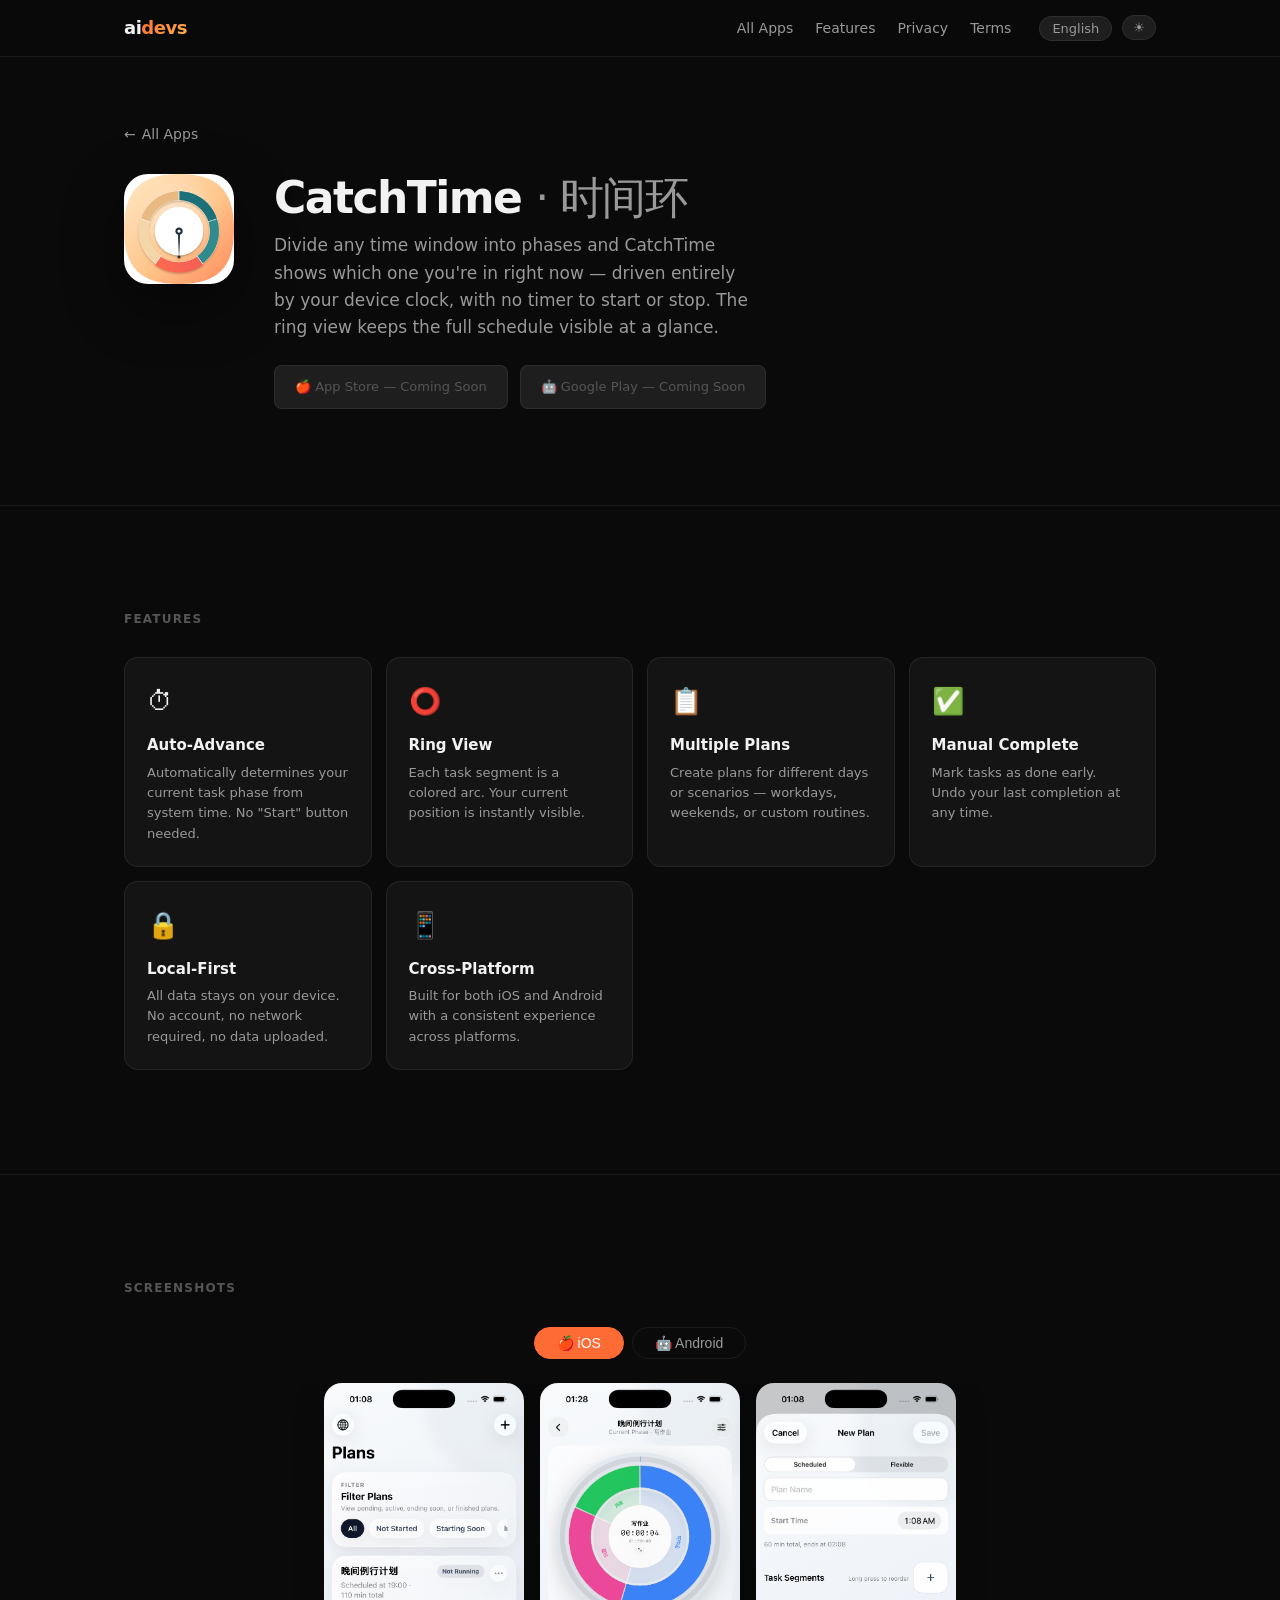
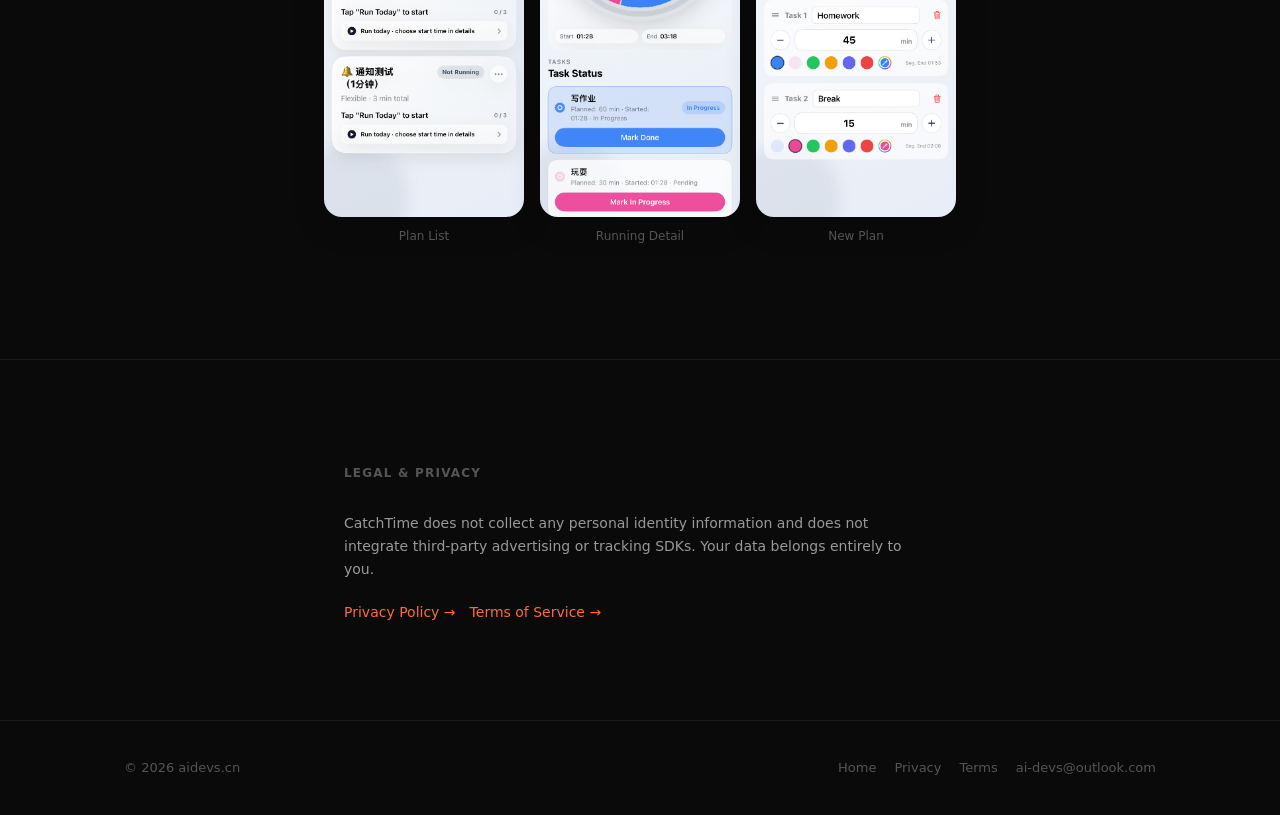
==== commit 0e68418f: "updates" ====
--- a/catchtime/index.html
+++ b/catchtime/index.html
@@ -110,18 +110,22 @@
 <section class="section" id="screenshots">
   <div class="container">
     <div class="section-label" data-i18n="ss_label">截图预览</div>
+    <div class="platform-tabs">
+      <button class="platform-tab active" data-platform="ios" data-i18n="ss_tab_ios">🍎 iOS</button>
+      <button class="platform-tab" data-platform="android" data-i18n="ss_tab_android">🤖 Android</button>
+    </div>
     <div class="screenshots-row">
       <div class="screenshot-item">
-        <img data-screenshot="screenshot_list.png" src="/img/screenshots/zh-CN/screenshot_list.png" alt="Plan List" loading="lazy" />
+        <img data-screenshot="screenshot_list.png" src="/img/screenshots/ios/zh-CN/screenshot_list.png" alt="Plan List" loading="lazy" />
         <span class="screenshot-caption" data-i18n="ss_cap_list">计划列表</span>
       </div>
       <div class="screenshot-item">
-        <img data-screenshot="screenshot_newplan.png" src="/img/screenshots/zh-CN/screenshot_newplan.png" alt="New Plan" loading="lazy" />
-        <span class="screenshot-caption" data-i18n="ss_cap_newplan">新建计划</span>
+        <img data-screenshot="screenshot_detail.png" src="/img/screenshots/ios/zh-CN/screenshot_detail.png" alt="Running Detail" loading="lazy" />
+        <span class="screenshot-caption" data-i18n="ss_cap_detail">运行详情</span>
       </div>
       <div class="screenshot-item">
-        <img data-screenshot="screenshot_detail.png" src="/img/screenshots/zh-CN/screenshot_detail.png" alt="Running Detail" loading="lazy" />
-        <span class="screenshot-caption" data-i18n="ss_cap_detail">运行详情</span>
+        <img data-screenshot="screenshot_newplan.png" src="/img/screenshots/ios/zh-CN/screenshot_newplan.png" alt="New Plan" loading="lazy" />
+        <span class="screenshot-caption" data-i18n="ss_cap_newplan">新建计划</span>
       </div>
     </div>
   </div>
--- a/css/style.css
+++ b/css/style.css
@@ -453,12 +453,43 @@
 .feature-title { font-size: 15px; font-weight: 600; margin-bottom: 5px; }
 .feature-desc { font-size: 13px; color: var(--text-2); line-height: 1.55; }
 
+/* Platform tabs */
+.platform-tabs {
+  display: flex;
+  gap: 8px;
+  justify-content: center;
+  margin-bottom: 4px;
+}
+
+.platform-tab {
+  padding: 7px 22px;
+  border-radius: 20px;
+  border: 1.5px solid var(--border);
+  background: transparent;
+  color: var(--text-2);
+  font-size: 14px;
+  font-weight: 500;
+  cursor: pointer;
+  transition: background 0.15s, color 0.15s, border-color 0.15s;
+}
+
+.platform-tab:hover {
+  background: var(--surface-2);
+  color: var(--text-1);
+}
+
+.platform-tab.active {
+  background: var(--accent);
+  border-color: var(--accent);
+  color: #fff;
+}
+
 /* Screenshots gallery */
 .screenshots-row {
   display: flex;
   gap: 16px;
   justify-content: center;
-  margin-top: 32px;
+  margin-top: 24px;
   overflow-x: auto;
   padding-bottom: 8px;
 }
